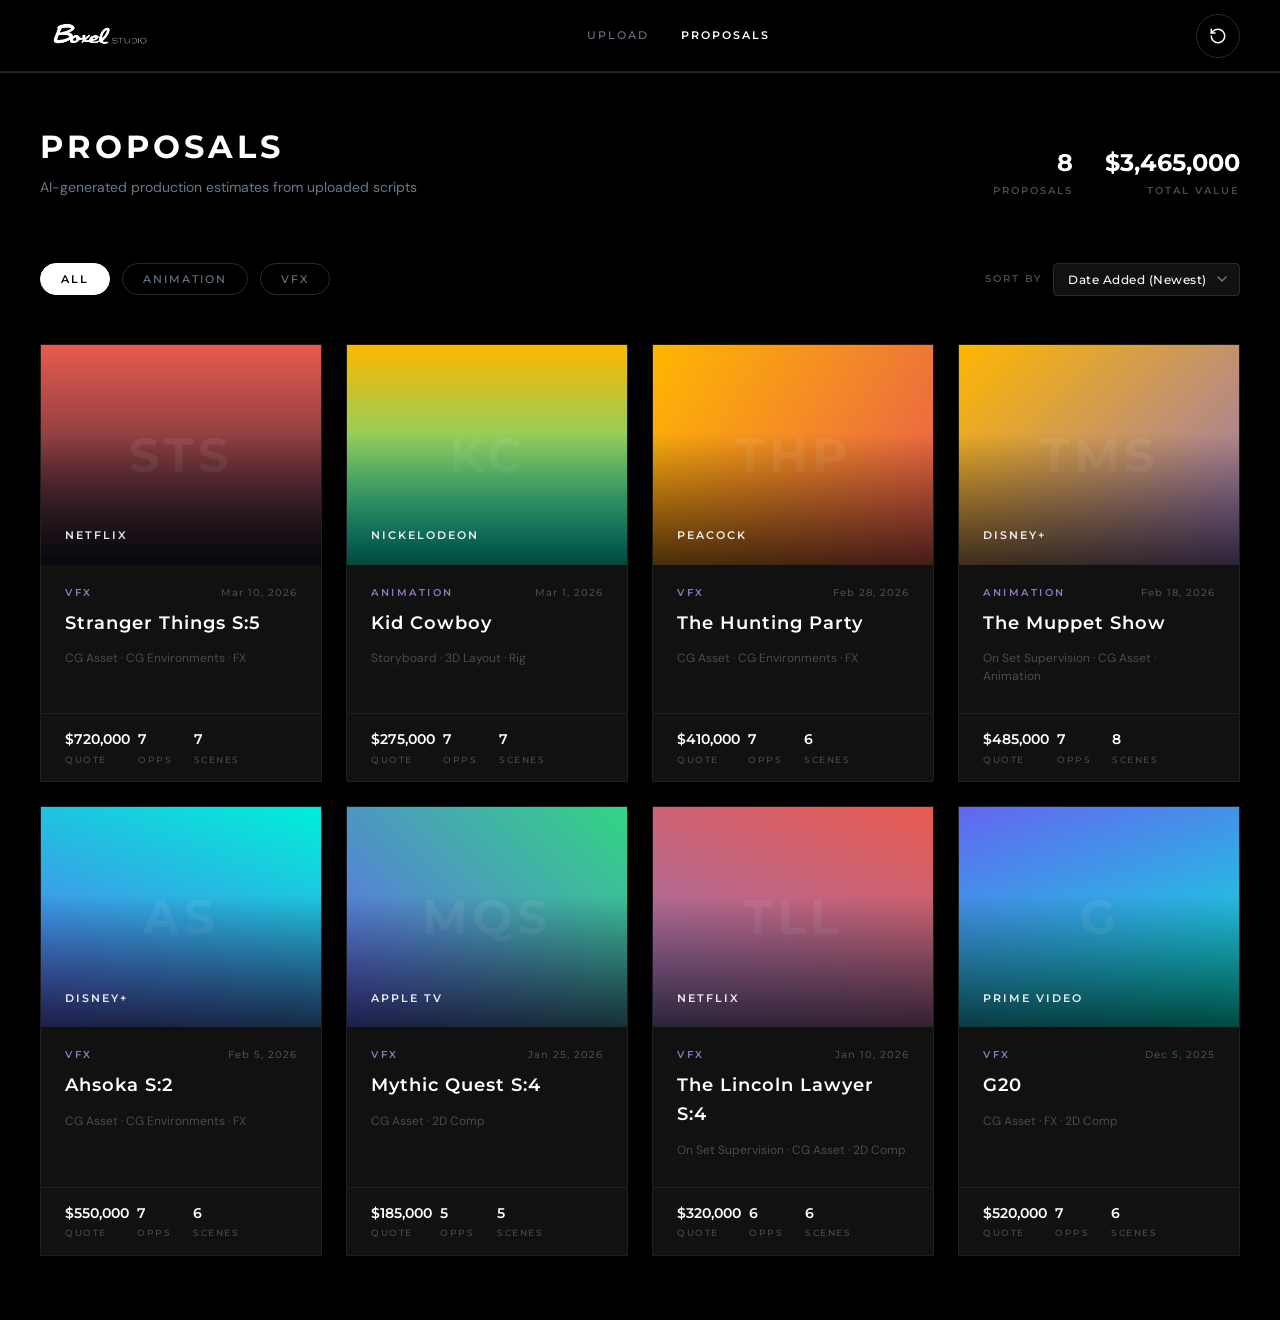
==== catalog.html @ 0d74ceec "Initial commit - Boxel Film IQ VFX quoting agent" ====
<!DOCTYPE html>
<html lang="en">
<head>
  <meta charset="UTF-8">
  <meta name="viewport" content="width=device-width, initial-scale=1.0">
  <title>Boxel Studio — Proposals</title>
  <link rel="stylesheet" href="css/variables.css">
  <link rel="stylesheet" href="css/base.css">
  <link rel="stylesheet" href="css/components.css">
  <link rel="stylesheet" href="css/catalog.css">
</head>
<body>
  <div id="app-navbar"></div>

  <div class="catalog-page fade-in">
    <div class="catalog-header">
      <div class="catalog-header-top">
        <div>
          <h1>Proposals</h1>
          <p>AI-generated production estimates from uploaded scripts</p>
        </div>
        <div id="catalog-stats" class="catalog-stats"></div>
      </div>
    </div>

    <div id="catalog-filters" class="catalog-filters"></div>

    <div id="project-grid" class="project-grid"></div>
  </div>

  <script src="js/data.js"></script>
  <script src="js/store.js"></script>
  <script src="js/catalog.js"></script>
</body>
</html>
---- css/variables.css ----
/* ==========================================================================
   Boxel Studio Quoting Agent — Design Tokens
   Source: boxel_design_system.pen
   ========================================================================== */

:root {
  /* Backgrounds */
  --bg-primary: #000000;
  --bg-card: #111111;
  --bg-elevated: #1A1A1A;
  --bg-surface: #0A0A0A;
  --bg-input: #0D0D0D;

  /* Accent */
  --accent: #9375C0;
  --accent-hover: #A68AD4;
  --accent-muted: rgba(147, 117, 192, 0.2);

  /* Text */
  --text-primary: #FFFFFF;
  --text-secondary: #6A7887;
  --text-muted: #4A4A55;
  --text-on-accent: #FFFFFF;

  /* Borders */
  --border-subtle: #1F1F1F;
  --border-default: #2A2A2A;
  --border-strong: #3A3A3A;

  /* Gradient */
  --gradient-start: #FFB700;
  --gradient-mid: #9375C0;
  --gradient-end: #00EFD8;
  --gradient-full: linear-gradient(90deg, #FFB700, #9375C0, #00EFD8);

  /* Semantic */
  --success: #32D583;
  --success-muted: rgba(50, 213, 131, 0.15);
  --warning: #FFB547;
  --warning-muted: rgba(255, 181, 71, 0.15);
  --error: #E85A4F;
  --error-muted: rgba(232, 90, 79, 0.15);
  --info: #6366F1;

  /* Radius */
  --radius-none: 0px;
  --radius-sm: 4px;
  --radius-md: 8px;
  --radius-lg: 12px;
  --radius-xl: 16px;
  --radius-pill: 100px;

  /* Spacing */
  --spacing-xs: 4px;
  --spacing-sm: 8px;
  --spacing-md: 16px;
  --spacing-lg: 24px;
  --spacing-xl: 32px;
  --spacing-2xl: 48px;
  --spacing-3xl: 64px;

  /* Fonts */
  --font-heading: 'Montserrat', sans-serif;
  --font-body: 'DM Sans', sans-serif;
}
---- css/base.css ----
/* ==========================================================================
   Boxel Studio Quoting Agent — Base Styles
   ========================================================================== */

@import url('https://fonts.googleapis.com/css2?family=Montserrat:wght@300;400;500;600;700&family=DM+Sans:wght@400;500;600;700&display=swap');

*, *::before, *::after {
  margin: 0;
  padding: 0;
  box-sizing: border-box;
}

html {
  font-size: 16px;
  -webkit-font-smoothing: antialiased;
  -moz-osx-font-smoothing: grayscale;
}

body {
  font-family: var(--font-body);
  background: var(--bg-primary);
  color: var(--text-primary);
  line-height: 1.6;
  min-height: 100vh;
  overflow-x: hidden;
}

a {
  color: inherit;
  text-decoration: none;
}

img {
  max-width: 100%;
  display: block;
}

button {
  cursor: pointer;
  font-family: inherit;
  border: none;
  background: none;
  color: inherit;
}

input, textarea {
  font-family: var(--font-body);
  background: var(--bg-input);
  color: var(--text-primary);
  border: 1px solid var(--border-default);
  border-radius: var(--radius-md);
  padding: 12px 16px;
  font-size: 14px;
  outline: none;
  transition: border-color 0.2s ease;
  width: 100%;
}

input:focus, textarea:focus {
  border-color: var(--accent);
}

::selection {
  background: var(--accent-muted);
  color: var(--text-primary);
}

::-webkit-scrollbar {
  width: 6px;
}

::-webkit-scrollbar-track {
  background: var(--bg-surface);
}

::-webkit-scrollbar-thumb {
  background: var(--border-strong);
  border-radius: 3px;
}

::-webkit-scrollbar-thumb:hover {
  background: var(--text-muted);
}

/* Typography */
.heading-xl {
  font-family: var(--font-heading);
  font-size: 36px;
  font-weight: 700;
  letter-spacing: -1px;
  line-height: 1.2;
}

.heading-lg {
  font-family: var(--font-heading);
  font-size: 28px;
  font-weight: 700;
  letter-spacing: 3px;
  text-transform: uppercase;
  line-height: 1.2;
}

.heading-md {
  font-family: var(--font-heading);
  font-size: 18px;
  font-weight: 600;
  letter-spacing: 1px;
  line-height: 1.3;
}

.heading-sm {
  font-family: var(--font-heading);
  font-size: 16px;
  font-weight: 600;
  letter-spacing: 1px;
  line-height: 1.3;
}

.label {
  font-family: var(--font-heading);
  font-size: 11px;
  font-weight: 600;
  letter-spacing: 2px;
  text-transform: uppercase;
  color: var(--text-secondary);
}

.label-sm {
  font-family: var(--font-heading);
  font-size: 10px;
  font-weight: 600;
  letter-spacing: 2.5px;
  text-transform: uppercase;
}

.body-text {
  font-family: var(--font-body);
  font-size: 14px;
  line-height: 1.6;
  color: var(--text-secondary);
}

.body-sm {
  font-family: var(--font-body);
  font-size: 12px;
  color: var(--text-muted);
}

/* Layout Utilities */
.container {
  max-width: 1200px;
  margin: 0 auto;
  padding: 0 40px;
}

.container-sm {
  max-width: 800px;
  margin: 0 auto;
  padding: 0 40px;
}

/* Fade-in animation */
.fade-in {
  animation: fadeIn 0.4s ease-out;
}

@keyframes fadeIn {
  from { opacity: 0; transform: translateY(8px); }
  to { opacity: 1; transform: translateY(0); }
}

/* Gradient sweep for loading */
@keyframes gradientSweep {
  0% { background-position: -200% center; }
  100% { background-position: 200% center; }
}

@keyframes pulse {
  0%, 100% { opacity: 0.4; }
  50% { opacity: 1; }
}

/* Print styles */
@media print {
  .navbar, .gradient-divider, .no-print {
    display: none !important;
  }
  body {
    background: white;
    color: black;
  }
}
---- css/components.css ----
/* ==========================================================================
   Boxel Studio Quoting Agent — Reusable Components
   Mapped from boxel_design_system.pen
   ========================================================================== */

/* ---------- Buttons ---------- */

.btn {
  display: inline-flex;
  align-items: center;
  justify-content: center;
  gap: 8px;
  font-family: var(--font-heading);
  font-size: 13px;
  font-weight: 600;
  letter-spacing: 1.3px;
  text-transform: uppercase;
  border-radius: var(--radius-pill);
  padding: 14px 32px;
  transition: all 0.2s ease;
  white-space: nowrap;
  cursor: pointer;
}

.btn-primary {
  background: var(--bg-primary);
  color: var(--text-primary);
  border: 2px solid var(--text-primary);
}
.btn-primary:hover {
  background: var(--text-primary);
  color: var(--bg-primary);
}

.btn-secondary {
  background: var(--accent);
  color: var(--text-on-accent);
  border: 2px solid transparent;
}
.btn-secondary:hover {
  background: var(--accent-hover);
}

.btn-outline {
  background: transparent;
  color: var(--text-primary);
  border: 2px solid var(--text-primary);
}
.btn-outline:hover {
  background: rgba(255, 255, 255, 0.05);
}

.btn-ghost {
  background: transparent;
  color: var(--accent);
  border: 2px solid transparent;
}
.btn-ghost:hover {
  color: var(--accent-hover);
}

.btn-icon {
  width: 44px;
  height: 44px;
  padding: 0;
  border-radius: var(--radius-pill);
  border: 1px solid var(--border-default);
  display: inline-flex;
  align-items: center;
  justify-content: center;
  transition: all 0.2s ease;
}
.btn-icon:hover {
  border-color: var(--accent);
  background: var(--accent-muted);
}

.btn-sm {
  padding: 8px 20px;
  font-size: 11px;
  letter-spacing: 2px;
}

.btn-success {
  background: var(--success);
  color: #000;
  border: 2px solid transparent;
}
.btn-success:hover {
  background: #3de893;
}

.btn-error {
  background: transparent;
  color: var(--error);
  border: 2px solid var(--error);
}
.btn-error:hover {
  background: var(--error-muted);
}

/* ---------- Badges ---------- */

.badge {
  display: inline-flex;
  align-items: center;
  gap: 6px;
  font-family: var(--font-body);
  font-size: 11px;
  font-weight: 600;
  padding: 4px 12px;
  border-radius: var(--radius-pill);
  background: var(--bg-elevated);
  color: var(--text-secondary);
  border: 1px solid var(--border-default);
}

.badge-accent {
  background: var(--accent-muted);
  color: var(--accent);
  border-color: transparent;
}

.badge-success {
  background: var(--success-muted);
  color: var(--success);
  border-color: transparent;
}

.badge-warning {
  background: var(--warning-muted);
  color: var(--warning);
  border-color: transparent;
}

.badge-error {
  background: var(--error-muted);
  color: var(--error);
  border-color: transparent;
}

.badge-opp {
  background: var(--accent-muted);
  color: var(--accent);
  border-color: transparent;
  font-size: 10px;
  padding: 2px 8px;
  margin: 2px;
}

/* ---------- Tags ---------- */

.tag {
  display: inline-flex;
  font-family: var(--font-heading);
  font-size: 10px;
  font-weight: 600;
  letter-spacing: 2.5px;
  text-transform: uppercase;
  padding: 4px 12px;
  border-radius: var(--radius-pill);
  border: 1px solid var(--border-default);
  color: var(--text-secondary);
}

.tag-accent {
  border-color: transparent;
  color: var(--accent);
}

/* ---------- Navbar ---------- */

.navbar {
  display: flex;
  align-items: center;
  justify-content: space-between;
  height: 72px;
  padding: 0 40px;
  background: var(--bg-primary);
  border-bottom: 1px solid var(--border-subtle);
  position: sticky;
  top: 0;
  z-index: 100;
  overflow: hidden;
}

.navbar-brand {
  display: flex;
  align-items: center;
  gap: 10px;
}

.navbar-logo-img {
  height: 120px;
  width: auto;
}

.navbar-links {
  display: flex;
  align-items: center;
  gap: 32px;
}

.navbar-link {
  font-family: var(--font-heading);
  font-size: 11px;
  font-weight: 500;
  letter-spacing: 2px;
  color: var(--text-secondary);
  transition: color 0.2s ease;
  text-transform: uppercase;
}

.navbar-link:hover,
.navbar-link.active {
  color: var(--text-primary);
}

.navbar-link.active {
  font-weight: 600;
}

/* ---------- Gradient Divider ---------- */

.gradient-divider {
  height: 1px;
  background: #2A2A2A;
  width: 100%;
}

.gradient-divider-thick {
  height: 2px;
  background: #2A2A2A;
}

/* ---------- Filter Bar ---------- */

.filter-bar {
  display: flex;
  align-items: center;
  gap: 12px;
  padding: 16px 0;
  flex-wrap: wrap;
}

.filter-pill {
  font-family: var(--font-heading);
  font-size: 11px;
  font-weight: 500;
  letter-spacing: 2px;
  text-transform: uppercase;
  padding: 8px 20px;
  border-radius: var(--radius-pill);
  border: 1px solid var(--border-default);
  color: var(--text-secondary);
  background: transparent;
  cursor: pointer;
  transition: all 0.2s ease;
}

.filter-pill:hover {
  border-color: var(--accent);
  color: var(--text-primary);
}

.filter-pill.active {
  background: var(--text-primary);
  color: var(--bg-primary);
  border-color: var(--text-primary);
  font-weight: 600;
}

/* ---------- Project Card ---------- */

.project-card {
  background: var(--bg-card);
  border: 1px solid var(--border-subtle);
  border-radius: var(--radius-none);
  overflow: hidden;
  display: flex;
  flex-direction: column;
  transition: all 0.3s ease;
  cursor: pointer;
}

.project-card:hover {
  transform: translateY(-4px);
  border-color: var(--accent);
  box-shadow: 0 8px 32px rgba(147, 117, 192, 0.15);
}

.project-card-image {
  width: 100%;
  height: 220px;
  position: relative;
  overflow: hidden;
}

.project-card-content {
  padding: 20px 24px;
  display: flex;
  flex-direction: column;
  gap: 8px;
}

.project-card-title {
  font-family: var(--font-heading);
  font-size: 18px;
  font-weight: 600;
  letter-spacing: 1px;
  color: var(--text-primary);
}

.project-card-desc {
  font-size: 14px;
  color: var(--text-secondary);
  line-height: 1.5;
}

.project-card-stats {
  display: flex;
  align-items: center;
  gap: 16px;
  margin-top: 8px;
  font-size: 12px;
  color: var(--text-muted);
  font-family: var(--font-body);
}

.project-card-stats span {
  display: flex;
  align-items: center;
  gap: 4px;
}

/* ---------- Content Card ---------- */

.content-card {
  background: var(--bg-card);
  border: 1px solid var(--border-subtle);
  border-radius: var(--radius-md);
  padding: 24px;
  display: flex;
  flex-direction: column;
  gap: 16px;
}

/* ---------- Stat Card ---------- */

.stat-card {
  background: var(--bg-card);
  border: 1px solid var(--border-subtle);
  padding: 28px 24px;
  display: flex;
  flex-direction: column;
  gap: 8px;
}

.stat-value {
  font-family: var(--font-heading);
  font-size: 36px;
  font-weight: 700;
  letter-spacing: -1px;
  color: var(--text-primary);
}

.stat-label {
  font-family: var(--font-heading);
  font-size: 11px;
  font-weight: 600;
  letter-spacing: 3px;
  color: var(--text-secondary);
  text-transform: uppercase;
}

/* ---------- Divider ---------- */

.divider {
  height: 1px;
  background: var(--border-subtle);
  width: 100%;
}

/* ---------- Input Group ---------- */

.input-group {
  display: flex;
  flex-direction: column;
  gap: 8px;
  width: 100%;
}

.input-label {
  font-family: var(--font-heading);
  font-size: 11px;
  font-weight: 600;
  letter-spacing: 1.1px;
  text-transform: uppercase;
  color: var(--text-secondary);
}

/* ---------- Toast ---------- */

.toast-container {
  position: fixed;
  bottom: 24px;
  right: 24px;
  z-index: 9999;
  display: flex;
  flex-direction: column;
  gap: 8px;
}

.toast {
  background: var(--bg-elevated);
  border: 1px solid var(--border-default);
  border-radius: var(--radius-md);
  padding: 14px 20px;
  font-size: 14px;
  color: var(--text-primary);
  display: flex;
  align-items: center;
  gap: 10px;
  animation: slideIn 0.3s ease-out;
  min-width: 280px;
  box-shadow: 0 8px 32px rgba(0, 0, 0, 0.4);
}

.toast-success { border-left: 3px solid var(--success); }
.toast-error { border-left: 3px solid var(--error); }
.toast-info { border-left: 3px solid var(--accent); }

@keyframes slideIn {
  from { opacity: 0; transform: translateX(20px); }
  to { opacity: 1; transform: translateX(0); }
}

/* ---------- Modal ---------- */

.modal-overlay {
  position: fixed;
  inset: 0;
  background: rgba(0, 0, 0, 0.8);
  display: flex;
  align-items: center;
  justify-content: center;
  z-index: 1000;
  opacity: 0;
  pointer-events: none;
  transition: opacity 0.3s ease;
}

.modal-overlay.active {
  opacity: 1;
  pointer-events: all;
}

.modal {
  background: var(--bg-card);
  border: 1px solid var(--border-default);
  border-radius: var(--radius-lg);
  padding: 32px;
  max-width: 480px;
  width: 90%;
}
---- css/catalog.css ----
/* ==========================================================================
   Proposals Catalog Page
   ========================================================================== */

.catalog-page {
  padding-bottom: var(--spacing-3xl);
}

.catalog-header {
  padding: var(--spacing-2xl) 40px var(--spacing-lg);
  max-width: 1600px;
  margin: 0 auto;
}

.catalog-header-top {
  display: flex;
  align-items: flex-end;
  justify-content: space-between;
  margin-bottom: var(--spacing-lg);
}

.catalog-header h1 {
  font-family: var(--font-heading);
  font-size: 32px;
  font-weight: 700;
  letter-spacing: 4px;
  text-transform: uppercase;
  color: var(--text-primary);
}

.catalog-header p {
  font-size: 14px;
  color: var(--text-secondary);
  margin-top: 4px;
}

.catalog-stats {
  display: flex;
  gap: var(--spacing-xl);
}

.catalog-stat {
  text-align: right;
}

.catalog-stat-value {
  font-family: var(--font-heading);
  font-size: 24px;
  font-weight: 700;
  color: var(--text-primary);
}

.catalog-stat-label {
  font-family: var(--font-heading);
  font-size: 10px;
  font-weight: 600;
  letter-spacing: 2px;
  text-transform: uppercase;
  color: var(--text-muted);
}

.catalog-filters {
  max-width: 1600px;
  margin: 0 auto;
  padding: 0 40px;
}

/* Project Grid */
.project-grid {
  display: grid;
  grid-template-columns: repeat(4, 1fr);
  gap: var(--spacing-lg);
  max-width: 1600px;
  margin: var(--spacing-xl) auto 0;
  padding: 0 40px;
}

/* New indicator */
.card-new-indicator {
  position: absolute;
  top: 14px;
  right: 16px;
  z-index: 3;
  font-family: var(--font-heading);
  font-size: 9px;
  font-weight: 600;
  letter-spacing: 2px;
  color: var(--accent);
  opacity: 0.85;
}

/* Card poster with gradient */
.card-poster {
  width: 100%;
  height: 220px;
  display: flex;
  align-items: flex-end;
  justify-content: flex-start;
  padding: 20px 24px;
  position: relative;
  overflow: hidden;
}

.card-poster::after {
  content: '';
  position: absolute;
  bottom: 0;
  left: 0;
  right: 0;
  height: 60%;
  background: linear-gradient(to top, rgba(0,0,0,0.7), transparent);
  z-index: 1;
}

.card-poster-initials {
  position: absolute;
  top: 50%;
  left: 50%;
  transform: translate(-50%, -50%);
  font-family: var(--font-heading);
  font-size: 48px;
  font-weight: 700;
  letter-spacing: 4px;
  color: rgba(255, 255, 255, 0.08);
  text-transform: uppercase;
}

.card-poster-platform {
  position: relative;
  z-index: 2;
  font-family: var(--font-heading);
  font-size: 11px;
  font-weight: 600;
  letter-spacing: 2px;
  color: rgba(255, 255, 255, 0.9);
  text-transform: uppercase;
}

/* Card content */
.project-card .project-card-content {
  flex: 1;
}

.project-card-tag {
  color: var(--accent);
  font-family: var(--font-heading);
  font-size: 10px;
  font-weight: 600;
  letter-spacing: 2.5px;
  text-transform: uppercase;
}

.project-card-services {
  font-size: 12px;
  color: var(--text-muted);
  line-height: 1.5;
  margin-top: 4px;
}

/* Thumbnail image */
.card-poster-img {
  position: absolute;
  top: 0;
  left: 0;
  width: 100%;
  height: 100%;
  object-fit: cover;
  z-index: 0;
}

/* Tag row: category + date */
.project-card-tag-row {
  display: flex;
  align-items: center;
  justify-content: space-between;
}

.project-card-date {
  font-family: var(--font-heading);
  font-size: 10px;
  font-weight: 500;
  letter-spacing: 1px;
  color: var(--text-muted);
}

/* Filter bar layout */
.filter-bar {
  display: flex;
  align-items: center;
  justify-content: space-between;
  padding: 16px 0;
  gap: 16px;
  flex-wrap: wrap;
}

.filter-pills {
  display: flex;
  align-items: center;
  gap: 12px;
  flex-wrap: wrap;
}

/* Sort control */
.sort-control {
  display: flex;
  align-items: center;
  gap: 10px;
  flex-shrink: 0;
}

.sort-label {
  font-family: var(--font-heading);
  font-size: 10px;
  font-weight: 600;
  letter-spacing: 2px;
  color: var(--text-muted);
  text-transform: uppercase;
  white-space: nowrap;
}

.sort-select {
  font-family: var(--font-heading);
  font-size: 12px;
  font-weight: 500;
  letter-spacing: 0.5px;
  color: var(--text-primary);
  background: var(--bg-card);
  border: 1px solid var(--border-default);
  border-radius: var(--radius-sm);
  padding: 8px 32px 8px 14px;
  cursor: pointer;
  appearance: none;
  -webkit-appearance: none;
  background-image: url("data:image/svg+xml,%3Csvg width='10' height='6' viewBox='0 0 10 6' fill='none' xmlns='http://www.w3.org/2000/svg'%3E%3Cpath d='M1 1L5 5L9 1' stroke='%236A7887' stroke-width='1.5' stroke-linecap='round' stroke-linejoin='round'/%3E%3C/svg%3E");
  background-repeat: no-repeat;
  background-position: right 12px center;
  transition: border-color 0.2s ease;
}

.sort-select:hover {
  border-color: var(--accent);
}

.sort-select:focus {
  outline: none;
  border-color: var(--accent);
}

.sort-select option {
  background: var(--bg-card);
  color: var(--text-primary);
}

/* Stats row at bottom of card */
.project-card-stats {
  padding: 14px 24px;
  border-top: 1px solid var(--border-subtle);
  display: grid;
  grid-template-columns: repeat(4, 1fr);
  gap: 8px;
}

.card-stat {
  display: flex;
  flex-direction: column;
  gap: 2px;
}

.card-stat-value {
  font-family: var(--font-heading);
  font-size: 14px;
  font-weight: 600;
  color: var(--text-primary);
}

.card-stat-label {
  font-family: var(--font-heading);
  font-size: 9px;
  font-weight: 500;
  letter-spacing: 1.5px;
  text-transform: uppercase;
  color: var(--text-muted);
}

/* Grid filter/sort animation */
@keyframes cardFadeUp {
  from {
    opacity: 0;
    transform: translateY(16px);
  }
  to {
    opacity: 1;
    transform: translateY(0);
  }
}

.project-card.card-animate {
  animation: cardFadeUp 0.35s ease-out both;
}

/* Empty state */
.catalog-empty {
  grid-column: 1 / -1;
  text-align: center;
  padding: var(--spacing-3xl);
  color: var(--text-muted);
}

.catalog-empty-icon {
  width: 64px;
  height: 64px;
  margin: 0 auto var(--spacing-lg);
  color: var(--text-muted);
  opacity: 0.5;
}

@media (max-width: 1200px) {
  .project-grid {
    grid-template-columns: repeat(3, 1fr);
  }
}

@media (max-width: 900px) {
  .project-grid {
    grid-template-columns: repeat(2, 1fr);
  }
}

@media (max-width: 600px) {
  .project-grid {
    grid-template-columns: 1fr;
  }
}
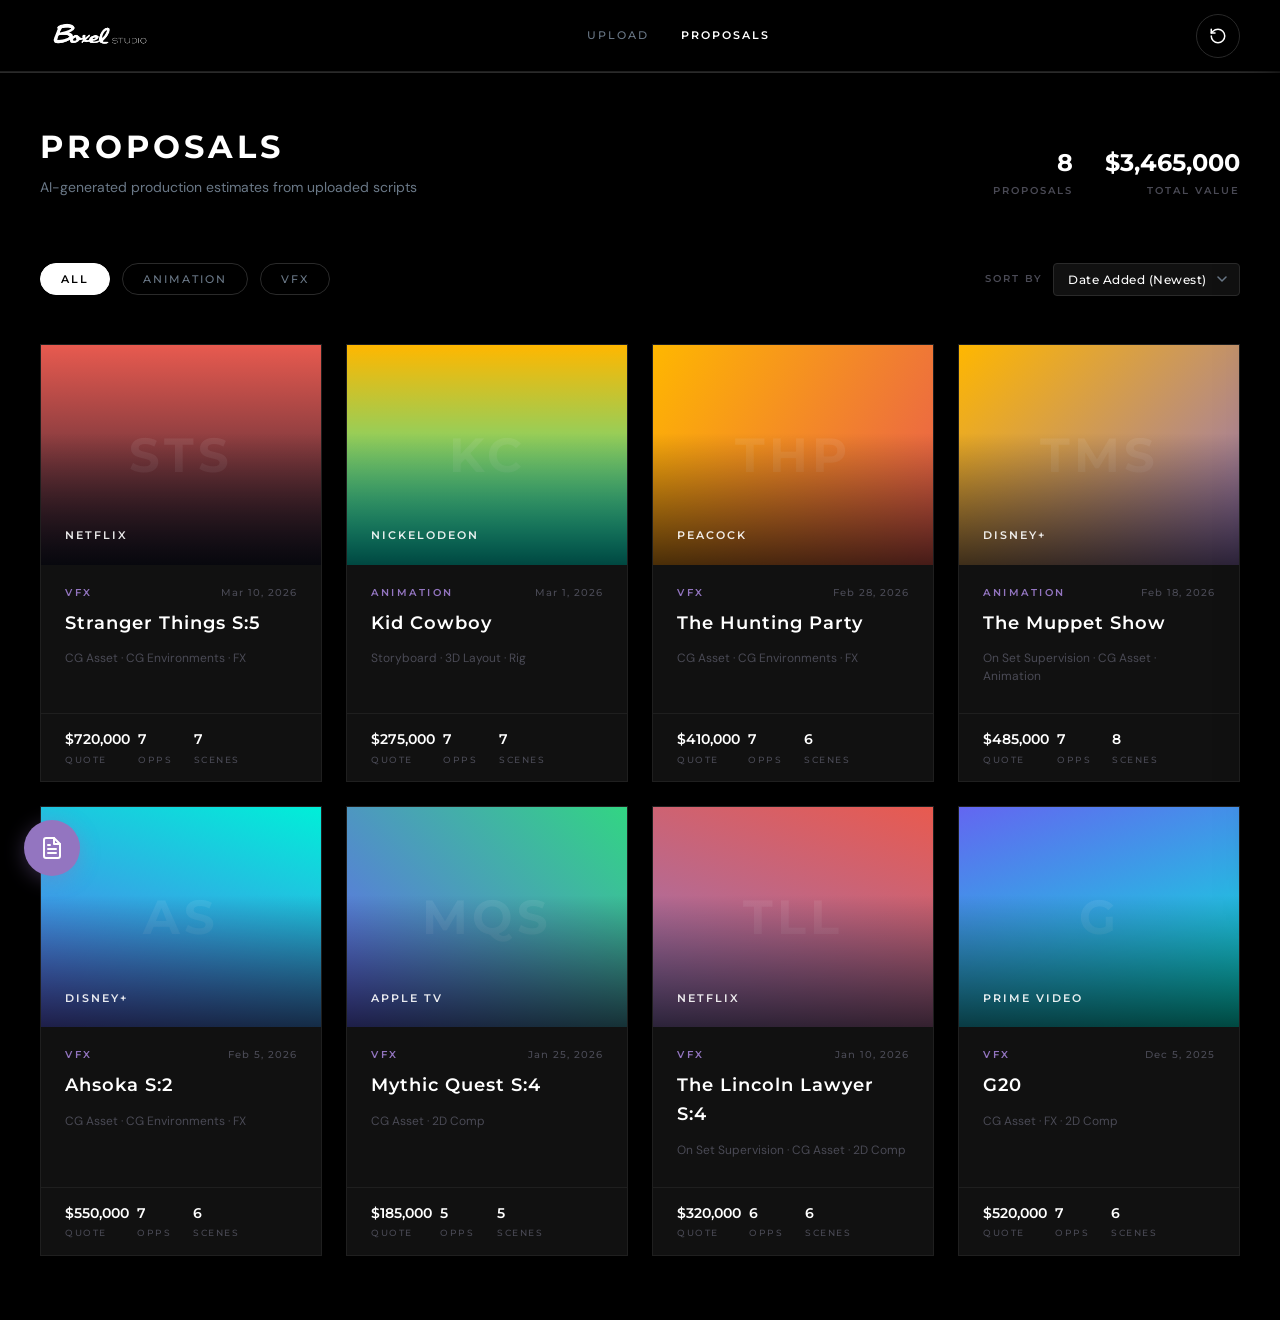
==== commit f8135e75: "Add scope overlay and UI enhancements - Add scope overlay feature (CSS, JS, data) - Add CLAUDE.md pr" ====
--- a/catalog.html
+++ b/catalog.html
@@ -8,6 +8,7 @@
   <link rel="stylesheet" href="css/base.css">
   <link rel="stylesheet" href="css/components.css">
   <link rel="stylesheet" href="css/catalog.css">
+  <link rel="stylesheet" href="css/scope-overlay.css">
 </head>
 <body>
   <div id="app-navbar"></div>
@@ -31,5 +32,7 @@
   <script src="js/data.js"></script>
   <script src="js/store.js"></script>
   <script src="js/catalog.js"></script>
+  <script src="js/scope-data.js"></script>
+  <script src="js/scope-overlay.js"></script>
 </body>
 </html>
--- a/css/scope-overlay.css
+++ b/css/scope-overlay.css
@@ -0,0 +1,528 @@
+/* ==========================================================================
+   Scope Overlay — Interactive Scope Document
+   FAB (bottom-left) + Right Panel with collapsible requirements
+   ========================================================================== */
+
+/* ---------- Visibility Toggle ---------- */
+
+body:not(.scope-mode-enabled) .scope-fab,
+body:not(.scope-mode-enabled) .scope-panel {
+  display: none !important;
+}
+
+/* ---------- FAB Button (Bottom-Left) ---------- */
+
+.scope-fab {
+  position: fixed;
+  bottom: 24px;
+  left: 24px;
+  z-index: 5000;
+  width: 56px;
+  height: 56px;
+  border-radius: var(--radius-pill);
+  background: var(--accent);
+  color: var(--text-on-accent);
+  border: none;
+  cursor: pointer;
+  display: flex;
+  align-items: center;
+  justify-content: center;
+  box-shadow: 0 4px 20px rgba(147, 117, 192, 0.35);
+  transition: all 0.3s cubic-bezier(0.4, 0, 0.2, 1);
+}
+
+.scope-fab:hover {
+  background: var(--accent-hover);
+  transform: scale(1.08);
+  box-shadow: 0 6px 28px rgba(147, 117, 192, 0.45);
+}
+
+.scope-fab svg {
+  width: 24px;
+  height: 24px;
+  transition: transform 0.3s cubic-bezier(0.4, 0, 0.2, 1);
+}
+
+.scope-fab.active svg.scope-fab-icon-open {
+  display: none;
+}
+
+.scope-fab.active svg.scope-fab-icon-close {
+  display: block;
+}
+
+.scope-fab:not(.active) svg.scope-fab-icon-open {
+  display: block;
+}
+
+.scope-fab:not(.active) svg.scope-fab-icon-close {
+  display: none;
+}
+
+/* ---------- Right Panel ---------- */
+
+.scope-panel {
+  position: fixed;
+  top: 0;
+  right: 0;
+  bottom: 0;
+  width: 420px;
+  z-index: 5001;
+  background: var(--bg-card);
+  border-left: 1px solid var(--border-default);
+  transform: translateX(100%);
+  transition: transform 0.35s cubic-bezier(0.4, 0, 0.2, 1);
+  display: flex;
+  flex-direction: column;
+  overflow: hidden;
+  box-shadow: -8px 0 40px rgba(0, 0, 0, 0.5), -2px 0 12px rgba(0, 0, 0, 0.3);
+}
+
+.scope-panel.active {
+  transform: translateX(0);
+}
+
+/* ---------- Panel Header ---------- */
+
+.scope-panel-header {
+  display: flex;
+  align-items: center;
+  justify-content: space-between;
+  padding: 20px 20px;
+  height: 56px;
+  border-bottom: 1px solid var(--border-default);
+  flex-shrink: 0;
+  background: var(--bg-elevated);
+}
+
+.scope-panel-title {
+  font-family: var(--font-heading);
+  font-size: 11px;
+  font-weight: 600;
+  letter-spacing: 3px;
+  text-transform: uppercase;
+  color: var(--accent);
+  margin: 0;
+}
+
+.scope-panel-close {
+  width: 32px;
+  height: 32px;
+  border-radius: var(--radius-pill);
+  border: 1px solid var(--border-default);
+  background: transparent;
+  color: var(--text-secondary);
+  cursor: pointer;
+  display: flex;
+  align-items: center;
+  justify-content: center;
+  transition: all 0.2s ease;
+}
+
+.scope-panel-close:hover {
+  border-color: var(--accent);
+  color: var(--text-primary);
+  background: var(--accent-muted);
+}
+
+/* ---------- Panel Body (Scrollable) ---------- */
+
+.scope-panel-body {
+  flex: 1;
+  overflow-y: auto;
+  padding: 12px 0;
+}
+
+.scope-panel-body::-webkit-scrollbar {
+  width: 4px;
+}
+
+.scope-panel-body::-webkit-scrollbar-track {
+  background: transparent;
+}
+
+.scope-panel-body::-webkit-scrollbar-thumb {
+  background: var(--border-strong);
+  border-radius: 2px;
+}
+
+/* ---------- Collapsible Groups ---------- */
+
+.scope-group {
+  border-bottom: 1px solid var(--border-subtle);
+}
+
+.scope-group:last-child {
+  border-bottom: none;
+}
+
+.scope-group-header {
+  display: flex;
+  align-items: center;
+  gap: 10px;
+  padding: 14px 20px;
+  cursor: pointer;
+  transition: background 0.2s ease;
+  user-select: none;
+}
+
+.scope-group-header:hover {
+  background: var(--bg-elevated);
+}
+
+.scope-group-chevron {
+  width: 16px;
+  height: 16px;
+  color: var(--text-muted);
+  transition: transform 0.3s cubic-bezier(0.4, 0, 0.2, 1);
+  flex-shrink: 0;
+}
+
+.scope-group.expanded .scope-group-chevron {
+  transform: rotate(90deg);
+}
+
+.scope-group-title {
+  font-family: var(--font-heading);
+  font-size: 11px;
+  font-weight: 600;
+  letter-spacing: 2px;
+  text-transform: uppercase;
+  color: var(--text-secondary);
+  flex: 1;
+}
+
+.scope-group-count {
+  font-family: var(--font-body);
+  font-size: 11px;
+  color: var(--text-muted);
+  background: var(--bg-elevated);
+  padding: 2px 8px;
+  border-radius: var(--radius-pill);
+}
+
+.scope-group-content {
+  max-height: 0;
+  overflow: hidden;
+  transition: max-height 0.4s cubic-bezier(0.4, 0, 0.2, 1);
+}
+
+.scope-group.expanded .scope-group-content {
+  /* max-height set by JS */
+}
+
+/* ---------- Requirement Items ---------- */
+
+.scope-item {
+  padding: 12px 20px 12px 46px;
+  border-left: 3px solid var(--accent);
+  margin: 0 12px 0 20px;
+  cursor: pointer;
+  transition: all 0.2s ease;
+  border-bottom: 1px solid var(--border-subtle);
+}
+
+.scope-item:last-child {
+  border-bottom: none;
+}
+
+.scope-item:hover {
+  background: var(--bg-elevated);
+}
+
+.scope-item.active {
+  background: var(--accent-muted);
+  border-left-color: var(--accent-hover);
+}
+
+.scope-item-title {
+  font-family: var(--font-heading);
+  font-size: 13px;
+  font-weight: 600;
+  color: var(--text-primary);
+  margin-bottom: 4px;
+  letter-spacing: 0.3px;
+}
+
+.scope-item-desc {
+  font-family: var(--font-body);
+  font-size: 12px;
+  color: var(--text-secondary);
+  line-height: 1.5;
+  margin: 0;
+}
+
+/* ---------- Out of Scope Group Styling ---------- */
+
+.scope-group-oos .scope-group-title {
+  color: var(--text-muted);
+}
+
+.scope-group-oos .scope-item {
+  border-left-color: var(--border-strong);
+  cursor: default;
+  opacity: 0.7;
+}
+
+.scope-group-oos .scope-item:hover {
+  background: transparent;
+}
+
+.scope-group-oos .scope-item-title {
+  color: var(--text-secondary);
+  text-decoration: line-through;
+  text-decoration-color: var(--text-muted);
+}
+
+.scope-group-oos .scope-item-desc {
+  color: var(--text-muted);
+}
+
+/* ---------- Panel Footer ---------- */
+
+.scope-panel-footer {
+  flex-shrink: 0;
+  padding: 12px 20px;
+  border-top: 1px solid var(--border-default);
+  background: var(--bg-elevated);
+}
+
+.scope-fullview-btn {
+  display: flex;
+  align-items: center;
+  justify-content: center;
+  gap: 8px;
+  width: 100%;
+  padding: 10px 16px;
+  border-radius: var(--radius-md);
+  border: 1px solid var(--border-default);
+  background: transparent;
+  color: var(--text-secondary);
+  font-family: var(--font-heading);
+  font-size: 11px;
+  font-weight: 600;
+  letter-spacing: 1.5px;
+  text-transform: uppercase;
+  cursor: pointer;
+  transition: all 0.2s ease;
+}
+
+.scope-fullview-btn:hover {
+  border-color: var(--accent);
+  color: var(--text-primary);
+  background: var(--accent-muted);
+}
+
+.scope-fullview-btn svg {
+  width: 16px;
+  height: 16px;
+  flex-shrink: 0;
+}
+
+/* ---------- Full-Page Requirements View ---------- */
+
+.scope-fullview-overlay {
+  position: fixed;
+  inset: 0;
+  z-index: 6000;
+  background: var(--bg-primary);
+  opacity: 0;
+  pointer-events: none;
+  transition: opacity 0.35s ease;
+  display: flex;
+  flex-direction: column;
+  overflow: hidden;
+}
+
+.scope-fullview-overlay.active {
+  opacity: 1;
+  pointer-events: all;
+}
+
+.scope-fullview-header {
+  display: flex;
+  align-items: center;
+  justify-content: space-between;
+  padding: 0 40px;
+  height: 64px;
+  flex-shrink: 0;
+  border-bottom: 1px solid var(--border-default);
+  background: var(--bg-card);
+}
+
+.scope-fullview-header-left {
+  display: flex;
+  align-items: center;
+  gap: 12px;
+}
+
+.scope-fullview-header-icon {
+  width: 20px;
+  height: 20px;
+  color: var(--accent);
+}
+
+.scope-fullview-title {
+  font-family: var(--font-heading);
+  font-size: 13px;
+  font-weight: 600;
+  letter-spacing: 2.5px;
+  text-transform: uppercase;
+  color: var(--text-primary);
+  margin: 0;
+}
+
+.scope-fullview-close {
+  width: 36px;
+  height: 36px;
+  border-radius: var(--radius-pill);
+  border: 1px solid var(--border-default);
+  background: transparent;
+  color: var(--text-secondary);
+  cursor: pointer;
+  display: flex;
+  align-items: center;
+  justify-content: center;
+  transition: all 0.2s ease;
+}
+
+.scope-fullview-close:hover {
+  border-color: var(--accent);
+  color: var(--text-primary);
+  background: var(--accent-muted);
+}
+
+.scope-fullview-body {
+  flex: 1;
+  overflow-y: auto;
+  padding: 48px 0;
+}
+
+.scope-fullview-body::-webkit-scrollbar {
+  width: 6px;
+}
+
+.scope-fullview-body::-webkit-scrollbar-track {
+  background: transparent;
+}
+
+.scope-fullview-body::-webkit-scrollbar-thumb {
+  background: var(--border-strong);
+  border-radius: 3px;
+}
+
+.scope-fullview-container {
+  max-width: 800px;
+  margin: 0 auto;
+  padding: 0 40px;
+}
+
+/* Page section */
+.scope-fv-page {
+  margin-bottom: 56px;
+}
+
+.scope-fv-page:last-child {
+  margin-bottom: 0;
+}
+
+.scope-fv-page-title {
+  font-family: var(--font-heading);
+  font-size: 18px;
+  font-weight: 700;
+  letter-spacing: 1px;
+  color: var(--text-primary);
+  margin: 0 0 8px 0;
+  padding-bottom: 12px;
+  border-bottom: 2px solid var(--accent);
+  display: inline-block;
+}
+
+/* Group inside fullview */
+.scope-fv-group {
+  margin-top: 28px;
+}
+
+.scope-fv-group-title {
+  font-family: var(--font-heading);
+  font-size: 11px;
+  font-weight: 600;
+  letter-spacing: 2.5px;
+  text-transform: uppercase;
+  color: var(--text-secondary);
+  margin: 0 0 16px 0;
+}
+
+.scope-fv-group-oos .scope-fv-group-title {
+  color: var(--text-muted);
+}
+
+/* Item inside fullview */
+.scope-fv-item {
+  padding: 12px 0 12px 20px;
+  border-left: 3px solid var(--accent);
+  margin-bottom: 8px;
+}
+
+.scope-fv-group-oos .scope-fv-item {
+  border-left-color: var(--border-strong);
+  opacity: 0.6;
+}
+
+.scope-fv-item-title {
+  font-family: var(--font-heading);
+  font-size: 14px;
+  font-weight: 600;
+  color: var(--text-primary);
+  margin-bottom: 4px;
+}
+
+.scope-fv-group-oos .scope-fv-item-title {
+  color: var(--text-secondary);
+  text-decoration: line-through;
+  text-decoration-color: var(--text-muted);
+}
+
+.scope-fv-item-desc {
+  font-family: var(--font-body);
+  font-size: 13px;
+  color: var(--text-secondary);
+  line-height: 1.6;
+  margin: 0;
+}
+
+.scope-fv-group-oos .scope-fv-item-desc {
+  color: var(--text-muted);
+}
+
+/* Divider between pages */
+.scope-fv-divider {
+  height: 1px;
+  background: var(--border-subtle);
+  margin: 48px 0;
+}
+
+/* ---------- Element Highlight Animation ---------- */
+
+@keyframes scopeHighlightPulse {
+  0%   { box-shadow: 0 0 0 0 rgba(147, 117, 192, 0.6); }
+  50%  { box-shadow: 0 0 0 8px rgba(147, 117, 192, 0.15); }
+  100% { box-shadow: 0 0 0 0 rgba(147, 117, 192, 0); }
+}
+
+.scope-highlight {
+  outline: 2px solid var(--accent) !important;
+  outline-offset: 4px !important;
+  animation: scopeHighlightPulse 1.5s ease-in-out 3;
+  border-radius: var(--radius-sm);
+}
+
+/* ---------- Print ---------- */
+
+@media print {
+  .scope-fab,
+  .scope-panel,
+  .scope-fullview-overlay {
+    display: none !important;
+  }
+}
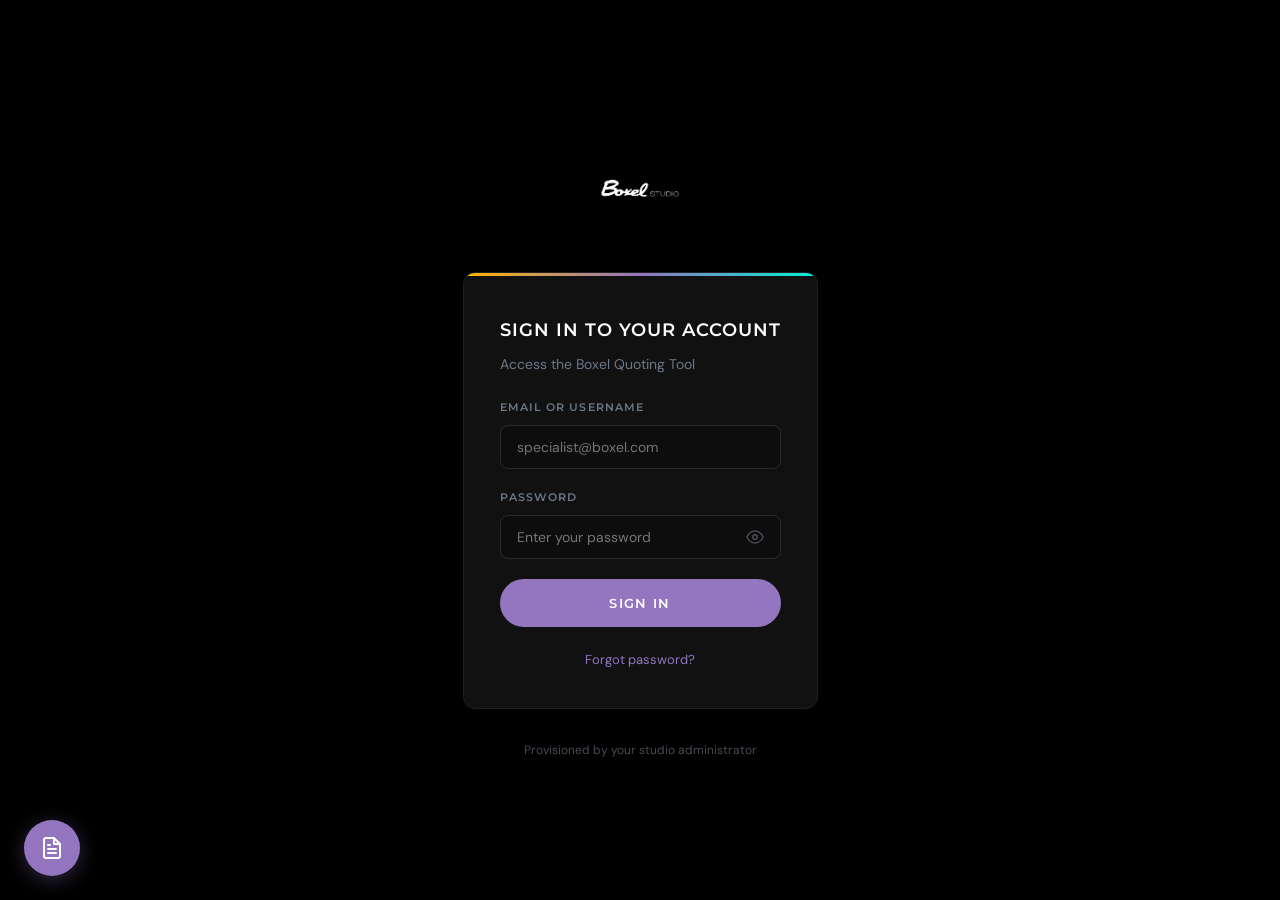
==== commit 13e20f24: "Add auth, service catalog, and enhanced catalog features - Add authentication page (auth.html, CSS, " ====
--- a/catalog.html
+++ b/catalog.html
@@ -7,6 +7,7 @@
   <link rel="stylesheet" href="css/variables.css">
   <link rel="stylesheet" href="css/base.css">
   <link rel="stylesheet" href="css/components.css">
+  <link rel="stylesheet" href="css/auth.css">
   <link rel="stylesheet" href="css/catalog.css">
   <link rel="stylesheet" href="css/scope-overlay.css">
 </head>
@@ -20,13 +21,24 @@
           <h1>Proposals</h1>
           <p>AI-generated production estimates from uploaded scripts</p>
         </div>
-        <div id="catalog-stats" class="catalog-stats"></div>
+        <div class="catalog-header-right">
+          <div id="catalog-stats" class="catalog-stats"></div>
+          <button id="insights-toggle" class="btn-insights-toggle" title="Toggle insights panel">
+            <svg width="16" height="16" viewBox="0 0 24 24" fill="none" stroke="currentColor" stroke-width="2" stroke-linecap="round" stroke-linejoin="round">
+              <line x1="18" y1="20" x2="18" y2="10"/><line x1="12" y1="20" x2="12" y2="4"/><line x1="6" y1="20" x2="6" y2="14"/>
+            </svg>
+            <span>INSIGHTS</span>
+          </button>
+        </div>
       </div>
     </div>
+
+    <div id="catalog-insights" class="catalog-insights collapsed"></div>
 
     <div id="catalog-filters" class="catalog-filters"></div>
 
     <div id="project-grid" class="project-grid"></div>
+    <div id="project-list" class="project-list" style="display:none"></div>
   </div>
 
   <script src="js/data.js"></script>
--- a/css/components.css
+++ b/css/components.css
@@ -181,13 +181,14 @@
   position: sticky;
   top: 0;
   z-index: 100;
+}
+
+.navbar-brand {
+  display: flex;
+  align-items: center;
+  gap: 10px;
   overflow: hidden;
-}
-
-.navbar-brand {
-  display: flex;
-  align-items: center;
-  gap: 10px;
+  height: 72px;
 }
 
 .navbar-logo-img {
--- a/css/auth.css
+++ b/css/auth.css
@@ -0,0 +1,412 @@
+/* ==========================================================================
+   Boxel Studio Quoting Agent — Auth Page Styles
+   ========================================================================== */
+
+/* Page layout */
+.auth-page {
+  display: flex;
+  flex-direction: column;
+  align-items: center;
+  justify-content: center;
+  min-height: 100vh;
+  padding: 40px 20px;
+  gap: 32px;
+}
+
+/* Logo */
+.auth-logo-link {
+  display: block;
+}
+
+.auth-logo {
+  height: 100px;
+  width: auto;
+}
+
+/* Card */
+.auth-card {
+  width: 100%;
+  max-width: 440px;
+  background: var(--bg-card);
+  border: 1px solid var(--border-subtle);
+  border-radius: var(--radius-lg);
+  overflow: hidden;
+}
+
+.auth-card-gradient {
+  height: 3px;
+  background: var(--gradient-full);
+}
+
+.auth-card-body {
+  padding: 40px 36px;
+  display: flex;
+  flex-direction: column;
+  gap: 24px;
+}
+
+.auth-card-body-centered {
+  align-items: center;
+  text-align: center;
+}
+
+/* Typography */
+.auth-title {
+  font-family: var(--font-heading);
+  font-size: 18px;
+  font-weight: 600;
+  letter-spacing: 1px;
+  text-transform: uppercase;
+  color: var(--text-primary);
+}
+
+.auth-subtitle {
+  font-family: var(--font-body);
+  font-size: 14px;
+  color: var(--text-secondary);
+  line-height: 1.6;
+  margin-top: -16px;
+}
+
+.auth-hint {
+  font-family: var(--font-body);
+  font-size: 13px;
+  color: var(--text-muted);
+  line-height: 1.5;
+}
+
+.auth-footer {
+  font-family: var(--font-body);
+  font-size: 12px;
+  color: var(--text-muted);
+  text-align: center;
+}
+
+/* Error alert */
+.auth-error {
+  display: flex;
+  align-items: center;
+  gap: 10px;
+  padding: 14px 20px;
+  background: var(--error-muted);
+  border-left: 3px solid var(--error);
+  border-radius: var(--radius-md);
+  color: var(--error);
+  font-size: 14px;
+  font-family: var(--font-body);
+}
+
+/* Form layout */
+#login-form,
+#forgot-form,
+#reset-form {
+  display: flex;
+  flex-direction: column;
+  gap: 20px;
+}
+
+/* Password input wrapper */
+.input-password-wrap {
+  position: relative;
+  width: 100%;
+}
+
+.input-password-wrap input {
+  padding-right: 48px;
+}
+
+.password-toggle {
+  position: absolute;
+  right: 12px;
+  top: 50%;
+  transform: translateY(-50%);
+  display: flex;
+  align-items: center;
+  justify-content: center;
+  width: 28px;
+  height: 28px;
+  color: var(--text-muted);
+  transition: color 0.2s ease;
+  cursor: pointer;
+}
+
+.password-toggle:hover {
+  color: var(--text-secondary);
+}
+
+/* Full-width button */
+.btn-full {
+  width: 100%;
+}
+
+/* Forgot password link */
+.auth-forgot-link {
+  font-family: var(--font-body);
+  font-size: 13px;
+  color: var(--accent);
+  text-align: center;
+  cursor: pointer;
+  transition: color 0.2s ease;
+  background: none;
+  border: none;
+}
+
+.auth-forgot-link:hover {
+  color: var(--accent-hover);
+  text-decoration: underline;
+}
+
+/* Back to sign in link */
+.auth-back-link {
+  display: inline-flex;
+  align-items: center;
+  gap: 8px;
+  font-family: var(--font-body);
+  font-size: 13px;
+  color: var(--accent);
+  cursor: pointer;
+  transition: color 0.2s ease;
+  background: none;
+  border: none;
+  align-self: center;
+}
+
+.auth-back-link:hover {
+  color: var(--accent-hover);
+}
+
+/* Icon for check email view */
+.auth-icon {
+  color: var(--accent);
+  margin-bottom: 8px;
+}
+
+/* Password validation feedback */
+.password-feedback {
+  display: flex;
+  flex-direction: column;
+  gap: 12px;
+}
+
+.password-strength-row {
+  display: flex;
+  justify-content: space-between;
+  align-items: center;
+}
+
+.password-strength-label-text {
+  font-family: var(--font-body);
+  font-size: 12px;
+  color: var(--text-secondary);
+}
+
+.password-strength-level {
+  font-family: var(--font-heading);
+  font-size: 11px;
+  font-weight: 600;
+  letter-spacing: 2px;
+  text-transform: uppercase;
+}
+
+.password-strength-bar {
+  height: 4px;
+  background: var(--border-default);
+  border-radius: 2px;
+  overflow: hidden;
+}
+
+.password-strength-fill {
+  height: 100%;
+  width: 0%;
+  border-radius: 2px;
+  transition: width 0.3s ease, background 0.3s ease;
+}
+
+.password-strength-fill[data-strength="weak"] {
+  width: 25%;
+  background: var(--error);
+}
+
+.password-strength-fill[data-strength="fair"] {
+  width: 50%;
+  background: var(--warning);
+}
+
+.password-strength-fill[data-strength="medium"] {
+  width: 75%;
+  background: #C8A951;
+}
+
+.password-strength-fill[data-strength="strong"] {
+  width: 100%;
+  background: var(--success);
+}
+
+/* Password rules checklist */
+.password-rules {
+  list-style: none;
+  display: flex;
+  flex-direction: column;
+  gap: 6px;
+}
+
+.password-rule {
+  display: flex;
+  align-items: center;
+  gap: 8px;
+  font-family: var(--font-body);
+  font-size: 12px;
+  color: var(--text-muted);
+  transition: color 0.2s ease;
+}
+
+.password-rule.met {
+  color: var(--success);
+}
+
+.password-rule .rule-icon::before {
+  content: '✗';
+}
+
+.password-rule.met .rule-icon::before {
+  content: '✓';
+}
+
+/* Password match indicator */
+.password-match {
+  font-family: var(--font-body);
+  font-size: 12px;
+  margin-top: -4px;
+}
+
+.password-match.match {
+  color: var(--success);
+}
+
+.password-match.no-match {
+  color: var(--error);
+}
+
+/* Error state on inputs */
+input.input-error {
+  border-color: var(--error);
+}
+
+/* Disabled button */
+.btn:disabled {
+  opacity: 0.5;
+  cursor: not-allowed;
+}
+
+/* Navbar user menu & avatar styles (shared via components) */
+.navbar-right {
+  display: flex;
+  align-items: center;
+  gap: 12px;
+}
+
+.btn-icon-sm {
+  width: 36px;
+  height: 36px;
+}
+
+.user-menu {
+  position: relative;
+}
+
+.user-avatar {
+  width: 36px;
+  height: 36px;
+  border-radius: 50%;
+  background: var(--accent-muted);
+  color: var(--accent);
+  font-family: var(--font-heading);
+  font-size: 12px;
+  font-weight: 600;
+  letter-spacing: 1px;
+  display: flex;
+  align-items: center;
+  justify-content: center;
+  cursor: pointer;
+  border: 1px solid var(--border-default);
+  transition: all 0.2s ease;
+}
+
+.user-avatar:hover {
+  border-color: var(--accent);
+  background: rgba(147, 117, 192, 0.3);
+}
+
+.user-dropdown {
+  position: absolute;
+  top: calc(100% + 8px);
+  right: 0;
+  min-width: 200px;
+  background: var(--bg-card);
+  border: 1px solid var(--border-default);
+  border-radius: var(--radius-lg);
+  padding: 12px 0;
+  opacity: 0;
+  pointer-events: none;
+  transform: translateY(-4px);
+  transition: all 0.2s ease;
+  z-index: 200;
+  box-shadow: 0 8px 32px rgba(0, 0, 0, 0.4);
+}
+
+.user-dropdown.active {
+  opacity: 1;
+  pointer-events: all;
+  transform: translateY(0);
+}
+
+.user-dropdown-info {
+  padding: 8px 20px 12px;
+  display: flex;
+  flex-direction: column;
+  gap: 6px;
+}
+
+.user-dropdown-name {
+  font-family: var(--font-body);
+  font-size: 14px;
+  font-weight: 500;
+  color: var(--text-primary);
+}
+
+.user-dropdown-role {
+  align-self: flex-start;
+  font-size: 10px;
+}
+
+.user-dropdown-divider {
+  height: 1px;
+  background: var(--border-subtle);
+  margin: 4px 0;
+}
+
+.user-dropdown-item {
+  display: block;
+  width: 100%;
+  padding: 10px 20px;
+  text-align: left;
+  font-family: var(--font-body);
+  font-size: 13px;
+  color: var(--text-secondary);
+  cursor: pointer;
+  transition: all 0.15s ease;
+  background: none;
+  border: none;
+}
+
+.user-dropdown-item:hover {
+  background: var(--bg-elevated);
+  color: var(--text-primary);
+}
+
+/* Disabled navbar link */
+.navbar-link.disabled {
+  opacity: 0.35;
+  cursor: not-allowed;
+  pointer-events: none;
+}
--- a/css/catalog.css
+++ b/css/catalog.css
@@ -34,6 +34,12 @@
   margin-top: 4px;
 }
 
+.catalog-header-right {
+  display: flex;
+  align-items: center;
+  gap: var(--spacing-lg);
+}
+
 .catalog-stats {
   display: flex;
   gap: var(--spacing-xl);
@@ -58,6 +64,163 @@
   text-transform: uppercase;
   color: var(--text-muted);
 }
+
+/* ==========================================================================
+   Insights Toggle Button
+   ========================================================================== */
+
+.btn-insights-toggle {
+  display: flex;
+  align-items: center;
+  gap: 6px;
+  padding: 8px 14px;
+  background: var(--bg-card);
+  border: 1px solid var(--border-default);
+  border-radius: var(--radius-sm);
+  color: var(--text-secondary);
+  font-family: var(--font-heading);
+  font-size: 10px;
+  font-weight: 600;
+  letter-spacing: 2px;
+  cursor: pointer;
+  transition: all 0.2s ease;
+}
+
+.btn-insights-toggle:hover {
+  border-color: var(--accent);
+  color: var(--text-primary);
+}
+
+.btn-insights-toggle.active {
+  background: var(--accent-muted);
+  border-color: var(--accent);
+  color: var(--accent);
+}
+
+/* ==========================================================================
+   Insights Panel (Collapsible)
+   ========================================================================== */
+
+.catalog-insights {
+  max-width: 1600px;
+  margin: 0 auto;
+  padding: 0 40px;
+  overflow: hidden;
+  max-height: 400px;
+  transition: max-height 0.4s ease, opacity 0.3s ease;
+  opacity: 1;
+}
+
+.catalog-insights.collapsed {
+  max-height: 0;
+  opacity: 0;
+}
+
+.insights-inner {
+  display: grid;
+  grid-template-columns: 1fr 1fr;
+  gap: var(--spacing-xl);
+  padding: var(--spacing-lg) 0;
+  border-bottom: 1px solid var(--border-subtle);
+}
+
+.insights-grid {
+  display: grid;
+  grid-template-columns: repeat(3, 1fr);
+  gap: var(--spacing-md);
+}
+
+.insights-stat-card {
+  background: var(--bg-card);
+  border: 1px solid var(--border-subtle);
+  border-radius: var(--radius-md);
+  padding: var(--spacing-md) var(--spacing-lg);
+}
+
+.insights-stat-value {
+  font-family: var(--font-heading);
+  font-size: 22px;
+  font-weight: 700;
+  color: var(--text-primary);
+}
+
+.insights-stat-sub {
+  font-size: 13px;
+  font-weight: 500;
+  color: var(--text-secondary);
+}
+
+.insights-stat-label {
+  font-family: var(--font-heading);
+  font-size: 9px;
+  font-weight: 600;
+  letter-spacing: 2px;
+  text-transform: uppercase;
+  color: var(--text-muted);
+  margin-top: 4px;
+}
+
+.insights-stat-draft .insights-stat-value {
+  color: var(--warning);
+}
+
+.insights-stat-finalized .insights-stat-value {
+  color: var(--success);
+}
+
+/* Insights Tables */
+.insights-tables {
+  display: flex;
+  flex-direction: column;
+  gap: var(--spacing-lg);
+}
+
+.insights-table-title {
+  font-family: var(--font-heading);
+  font-size: 10px;
+  font-weight: 600;
+  letter-spacing: 2px;
+  text-transform: uppercase;
+  color: var(--text-muted);
+  margin-bottom: var(--spacing-sm);
+}
+
+.insights-table {
+  width: 100%;
+  border-collapse: collapse;
+  font-family: var(--font-body);
+  font-size: 13px;
+}
+
+.insights-table th {
+  font-family: var(--font-heading);
+  font-size: 10px;
+  font-weight: 600;
+  letter-spacing: 1px;
+  text-transform: uppercase;
+  color: var(--text-muted);
+  padding: 6px 0;
+  border-bottom: 1px solid var(--border-subtle);
+  text-align: left;
+}
+
+.insights-table td {
+  padding: 6px 0;
+  color: var(--text-secondary);
+  border-bottom: 1px solid var(--border-subtle);
+}
+
+.insights-table tr:last-child td {
+  border-bottom: none;
+}
+
+.text-right {
+  text-align: right;
+}
+
+/* ==========================================================================
+   Filter Bar
+   ========================================================================== */
 
 .catalog-filters {
   max-width: 1600px;
@@ -65,125 +228,6 @@
   padding: 0 40px;
 }
 
-/* Project Grid */
-.project-grid {
-  display: grid;
-  grid-template-columns: repeat(4, 1fr);
-  gap: var(--spacing-lg);
-  max-width: 1600px;
-  margin: var(--spacing-xl) auto 0;
-  padding: 0 40px;
-}
-
-/* New indicator */
-.card-new-indicator {
-  position: absolute;
-  top: 14px;
-  right: 16px;
-  z-index: 3;
-  font-family: var(--font-heading);
-  font-size: 9px;
-  font-weight: 600;
-  letter-spacing: 2px;
-  color: var(--accent);
-  opacity: 0.85;
-}
-
-/* Card poster with gradient */
-.card-poster {
-  width: 100%;
-  height: 220px;
-  display: flex;
-  align-items: flex-end;
-  justify-content: flex-start;
-  padding: 20px 24px;
-  position: relative;
-  overflow: hidden;
-}
-
-.card-poster::after {
-  content: '';
-  position: absolute;
-  bottom: 0;
-  left: 0;
-  right: 0;
-  height: 60%;
-  background: linear-gradient(to top, rgba(0,0,0,0.7), transparent);
-  z-index: 1;
-}
-
-.card-poster-initials {
-  position: absolute;
-  top: 50%;
-  left: 50%;
-  transform: translate(-50%, -50%);
-  font-family: var(--font-heading);
-  font-size: 48px;
-  font-weight: 700;
-  letter-spacing: 4px;
-  color: rgba(255, 255, 255, 0.08);
-  text-transform: uppercase;
-}
-
-.card-poster-platform {
-  position: relative;
-  z-index: 2;
-  font-family: var(--font-heading);
-  font-size: 11px;
-  font-weight: 600;
-  letter-spacing: 2px;
-  color: rgba(255, 255, 255, 0.9);
-  text-transform: uppercase;
-}
-
-/* Card content */
-.project-card .project-card-content {
-  flex: 1;
-}
-
-.project-card-tag {
-  color: var(--accent);
-  font-family: var(--font-heading);
-  font-size: 10px;
-  font-weight: 600;
-  letter-spacing: 2.5px;
-  text-transform: uppercase;
-}
-
-.project-card-services {
-  font-size: 12px;
-  color: var(--text-muted);
-  line-height: 1.5;
-  margin-top: 4px;
-}
-
-/* Thumbnail image */
-.card-poster-img {
-  position: absolute;
-  top: 0;
-  left: 0;
-  width: 100%;
-  height: 100%;
-  object-fit: cover;
-  z-index: 0;
-}
-
-/* Tag row: category + date */
-.project-card-tag-row {
-  display: flex;
-  align-items: center;
-  justify-content: space-between;
-}
-
-.project-card-date {
-  font-family: var(--font-heading);
-  font-size: 10px;
-  font-weight: 500;
-  letter-spacing: 1px;
-  color: var(--text-muted);
-}
-
-/* Filter bar layout */
 .filter-bar {
   display: flex;
   align-items: center;
@@ -193,11 +237,32 @@
   flex-wrap: wrap;
 }
 
-.filter-pills {
+.filter-pills-row {
   display: flex;
   align-items: center;
   gap: 12px;
   flex-wrap: wrap;
+}
+
+.filter-pills {
+  display: flex;
+  align-items: center;
+  gap: 8px;
+  flex-wrap: wrap;
+}
+
+.filter-divider {
+  width: 1px;
+  height: 24px;
+  background: var(--border-default);
+  flex-shrink: 0;
+}
+
+.filter-controls {
+  display: flex;
+  align-items: center;
+  gap: 16px;
+  flex-shrink: 0;
 }
 
 /* Sort control */
@@ -251,12 +316,190 @@
   color: var(--text-primary);
 }
 
+/* View Toggle */
+.view-toggle {
+  display: flex;
+  gap: 4px;
+  background: var(--bg-card);
+  border: 1px solid var(--border-default);
+  border-radius: var(--radius-sm);
+  padding: 2px;
+}
+
+.view-toggle-btn {
+  display: flex;
+  align-items: center;
+  justify-content: center;
+  width: 32px;
+  height: 32px;
+  background: transparent;
+  border: none;
+  border-radius: 3px;
+  color: var(--text-muted);
+  cursor: pointer;
+  transition: all 0.2s ease;
+}
+
+.view-toggle-btn:hover {
+  color: var(--text-primary);
+}
+
+.view-toggle-btn.active {
+  background: var(--accent-muted);
+  color: var(--accent);
+}
+
+/* ==========================================================================
+   Project Grid
+   ========================================================================== */
+
+.project-grid {
+  display: grid;
+  grid-template-columns: repeat(4, 1fr);
+  gap: var(--spacing-lg);
+  max-width: 1600px;
+  margin: var(--spacing-xl) auto 0;
+  padding: 0 40px;
+}
+
+/* New indicator */
+.card-new-indicator {
+  position: absolute;
+  top: 14px;
+  right: 16px;
+  z-index: 3;
+  font-family: var(--font-heading);
+  font-size: 9px;
+  font-weight: 600;
+  letter-spacing: 2px;
+  color: var(--accent);
+  opacity: 0.85;
+}
+
+/* Status indicator on card */
+.card-status-indicator {
+  position: absolute;
+  top: 14px;
+  left: 16px;
+  z-index: 3;
+  font-family: var(--font-heading);
+  font-size: 9px;
+  font-weight: 600;
+  letter-spacing: 1.5px;
+  display: flex;
+  align-items: center;
+  gap: 3px;
+}
+
+.card-status-indicator.status-draft {
+  color: var(--text-muted);
+}
+
+.card-status-indicator.status-finalized {
+  color: var(--success);
+  opacity: 0.9;
+}
+
+/* Card poster with gradient */
+.card-poster {
+  width: 100%;
+  height: 220px;
+  display: flex;
+  align-items: flex-end;
+  justify-content: flex-start;
+  padding: 20px 24px;
+  position: relative;
+  overflow: hidden;
+}
+
+.card-poster::after {
+  content: '';
+  position: absolute;
+  bottom: 0;
+  left: 0;
+  right: 0;
+  height: 60%;
+  background: linear-gradient(to top, rgba(0,0,0,0.7), transparent);
+  z-index: 1;
+}
+
+.card-poster-initials {
+  position: absolute;
+  top: 50%;
+  left: 50%;
+  transform: translate(-50%, -50%);
+  font-family: var(--font-heading);
+  font-size: 48px;
+  font-weight: 700;
+  letter-spacing: 4px;
+  color: rgba(255, 255, 255, 0.08);
+  text-transform: uppercase;
+}
+
+.card-poster-platform {
+  position: relative;
+  z-index: 2;
+  font-family: var(--font-heading);
+  font-size: 11px;
+  font-weight: 600;
+  letter-spacing: 2px;
+  color: rgba(255, 255, 255, 0.9);
+  text-transform: uppercase;
+}
+
+/* Card content */
+.project-card .project-card-content {
+  flex: 1;
+}
+
+.project-card-tag {
+  color: var(--accent);
+  font-family: var(--font-heading);
+  font-size: 10px;
+  font-weight: 600;
+  letter-spacing: 2.5px;
+  text-transform: uppercase;
+}
+
+.project-card-services {
+  font-size: 12px;
+  color: var(--text-muted);
+  line-height: 1.5;
+  margin-top: 4px;
+}
+
+/* Thumbnail image */
+.card-poster-img {
+  position: absolute;
+  top: 0;
+  left: 0;
+  width: 100%;
+  height: 100%;
+  object-fit: cover;
+  z-index: 0;
+}
+
+/* Tag row: category + date */
+.project-card-tag-row {
+  display: flex;
+  align-items: center;
+  justify-content: space-between;
+}
+
+.project-card-date {
+  font-family: var(--font-heading);
+  font-size: 10px;
+  font-weight: 500;
+  letter-spacing: 1px;
+  color: var(--text-muted);
+}
+
 /* Stats row at bottom of card */
 .project-card-stats {
   padding: 14px 24px;
   border-top: 1px solid var(--border-subtle);
   display: grid;
-  grid-template-columns: repeat(4, 1fr);
+  grid-template-columns: repeat(3, 1fr);
   gap: 8px;
 }
 
@@ -282,7 +525,7 @@
   color: var(--text-muted);
 }
 
-/* Grid filter/sort animation */
+/* Grid animation */
 @keyframes cardFadeUp {
   from {
     opacity: 0;
@@ -294,7 +537,8 @@
   }
 }
 
-.project-card.card-animate {
+.project-card.card-animate,
+.list-row.card-animate {
   animation: cardFadeUp 0.35s ease-out both;
 }
 
@@ -314,20 +558,180 @@
   opacity: 0.5;
 }
 
+/* ==========================================================================
+   List / Table View
+   ========================================================================== */
+
+.project-list {
+  max-width: 1600px;
+  margin: var(--spacing-xl) auto 0;
+  padding: 0 40px;
+}
+
+.list-table {
+  width: 100%;
+  border-collapse: collapse;
+  font-family: var(--font-body);
+  font-size: 13px;
+}
+
+.list-table thead th {
+  font-family: var(--font-heading);
+  font-size: 10px;
+  font-weight: 600;
+  letter-spacing: 1.5px;
+  text-transform: uppercase;
+  color: var(--text-muted);
+  padding: 12px 16px;
+  border-bottom: 1px solid var(--border-default);
+  text-align: left;
+  white-space: nowrap;
+}
+
+.list-table tbody tr {
+  cursor: pointer;
+  transition: background 0.15s ease;
+}
+
+.list-table tbody tr:hover {
+  background: var(--bg-elevated);
+}
+
+.list-table tbody td {
+  padding: 12px 16px;
+  color: var(--text-secondary);
+  border-bottom: 1px solid var(--border-subtle);
+  vertical-align: middle;
+  white-space: nowrap;
+}
+
+/* Project cell with thumbnail */
+.list-cell-project {
+  display: flex;
+  align-items: center;
+  gap: 12px;
+}
+
+.list-project-thumb {
+  width: 40px;
+  height: 40px;
+  border-radius: var(--radius-sm);
+  overflow: hidden;
+  position: relative;
+  flex-shrink: 0;
+  display: flex;
+  align-items: center;
+  justify-content: center;
+}
+
+.list-project-thumb img {
+  position: absolute;
+  top: 0;
+  left: 0;
+  width: 100%;
+  height: 100%;
+  object-fit: cover;
+}
+
+.list-thumb-initials {
+  font-family: var(--font-heading);
+  font-size: 12px;
+  font-weight: 700;
+  letter-spacing: 1px;
+  color: rgba(255, 255, 255, 0.15);
+  text-transform: uppercase;
+}
+
+.list-project-title {
+  font-family: var(--font-heading);
+  font-weight: 600;
+  color: var(--text-primary);
+  font-size: 13px;
+}
+
+/* Status badges for list */
+.list-badge {
+  display: inline-block;
+  font-family: var(--font-heading);
+  font-size: 9px;
+  font-weight: 600;
+  letter-spacing: 1.5px;
+  padding: 4px 10px;
+  border-radius: var(--radius-pill);
+}
+
+.badge-draft {
+  background: var(--warning-muted);
+  color: var(--warning);
+}
+
+.badge-finalized {
+  background: var(--success-muted);
+  color: var(--success);
+}
+
+/* ==========================================================================
+   Responsive
+   ========================================================================== */
+
 @media (max-width: 1200px) {
   .project-grid {
     grid-template-columns: repeat(3, 1fr);
   }
+
+  .insights-inner {
+    grid-template-columns: 1fr;
+  }
+
+  .insights-grid {
+    grid-template-columns: repeat(3, 1fr);
+  }
 }
 
 @media (max-width: 900px) {
   .project-grid {
     grid-template-columns: repeat(2, 1fr);
   }
+
+  .filter-bar {
+    flex-direction: column;
+    align-items: flex-start;
+  }
+
+  .filter-controls {
+    flex-wrap: wrap;
+  }
+
+  .insights-grid {
+    grid-template-columns: repeat(2, 1fr);
+  }
+
+  .catalog-header-top {
+    flex-direction: column;
+    align-items: flex-start;
+    gap: var(--spacing-md);
+  }
+
+  .catalog-header-right {
+    width: 100%;
+    justify-content: space-between;
+  }
+
+  .catalog-stats {
+    gap: var(--spacing-md);
+  }
+
+  .catalog-stat-value {
+    font-size: 18px;
+  }
 }
 
 @media (max-width: 600px) {
   .project-grid {
     grid-template-columns: 1fr;
   }
-}
+
+  .insights-grid {
+    grid-template-columns: 1fr 1fr;
+  }
+}
--- a/css/scope-overlay.css
+++ b/css/scope-overlay.css
@@ -235,6 +235,25 @@
   border-left-color: var(--accent-hover);
 }
 
+.scope-fr-badge {
+  display: inline-block;
+  font-family: var(--font-mono, monospace);
+  font-size: 10px;
+  font-weight: 700;
+  color: var(--accent);
+  background: rgba(168, 85, 247, 0.12);
+  border: 1px solid rgba(168, 85, 247, 0.25);
+  border-radius: 4px;
+  padding: 1px 5px;
+  margin-right: 6px;
+  vertical-align: middle;
+  letter-spacing: 0.02em;
+}
+
+.scope-group-oos .scope-fr-badge {
+  display: none;
+}
+
 .scope-item-title {
   font-family: var(--font-heading);
   font-size: 13px;
